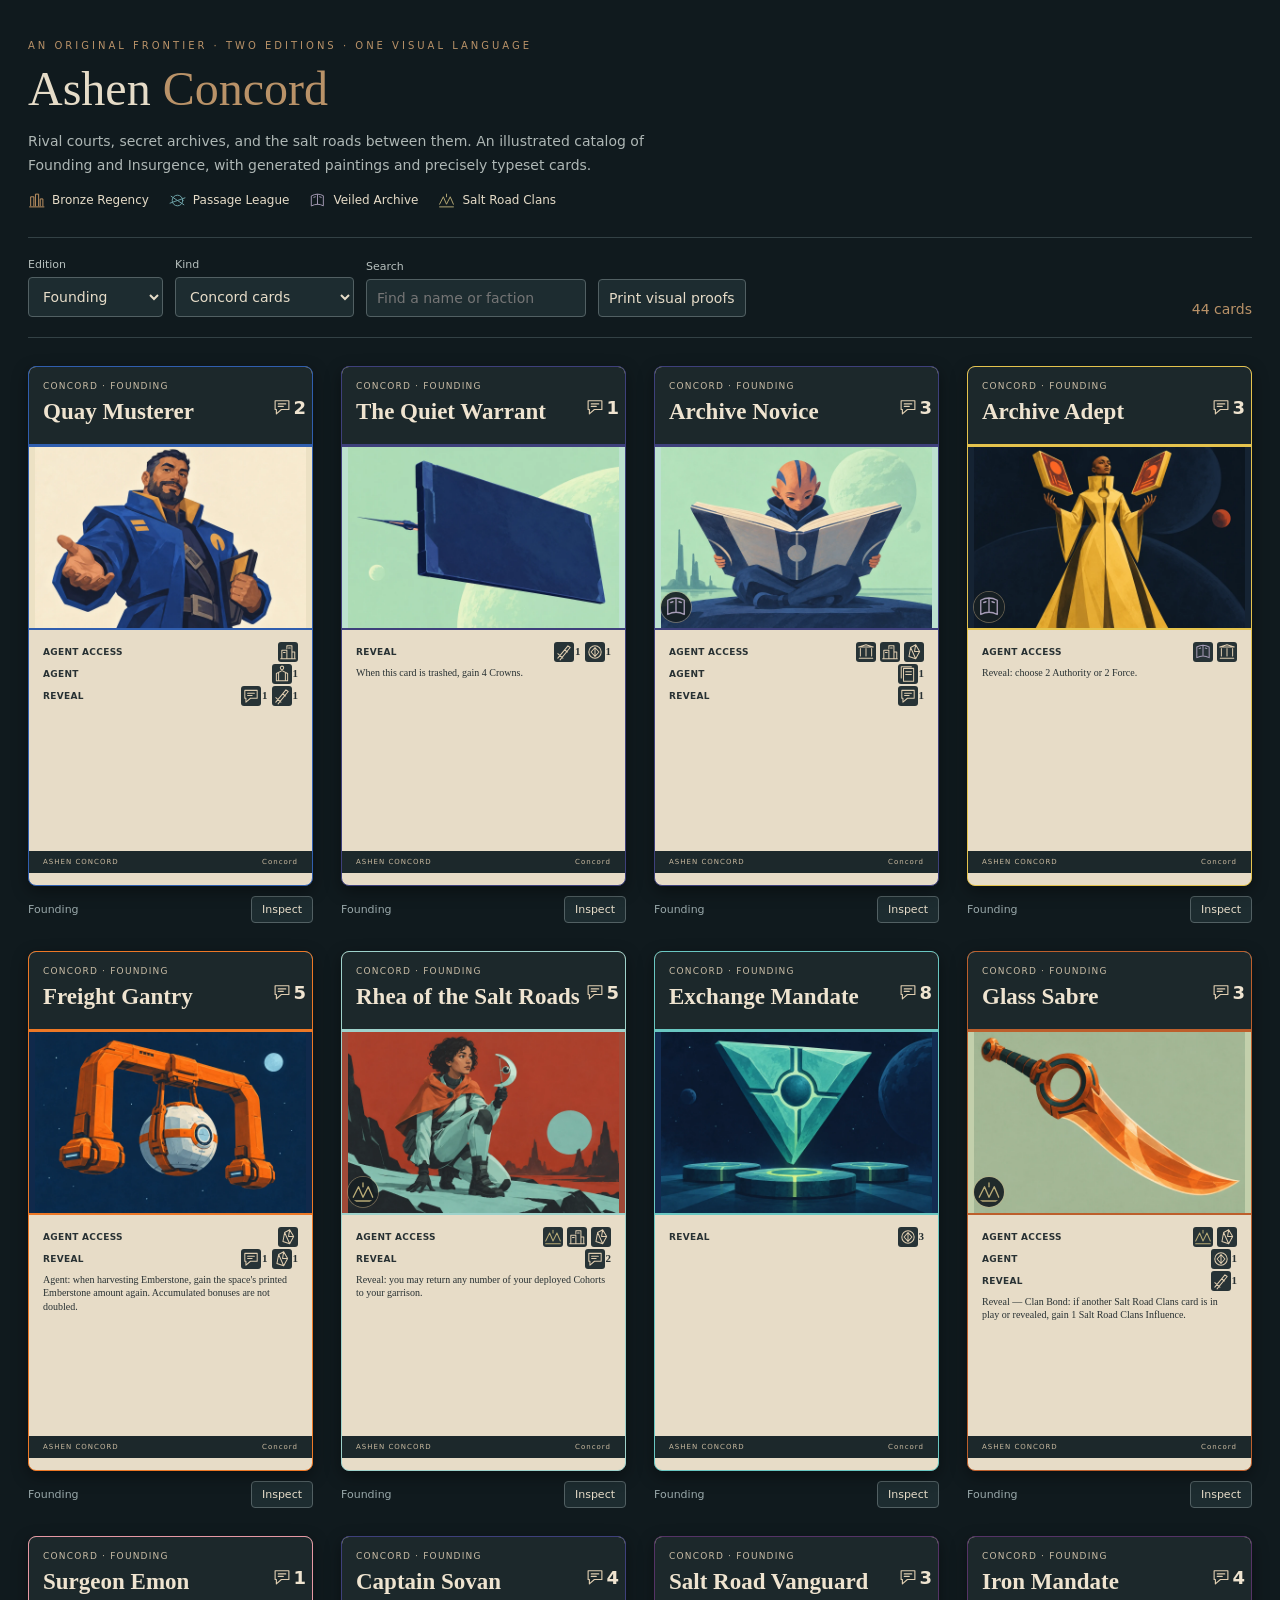
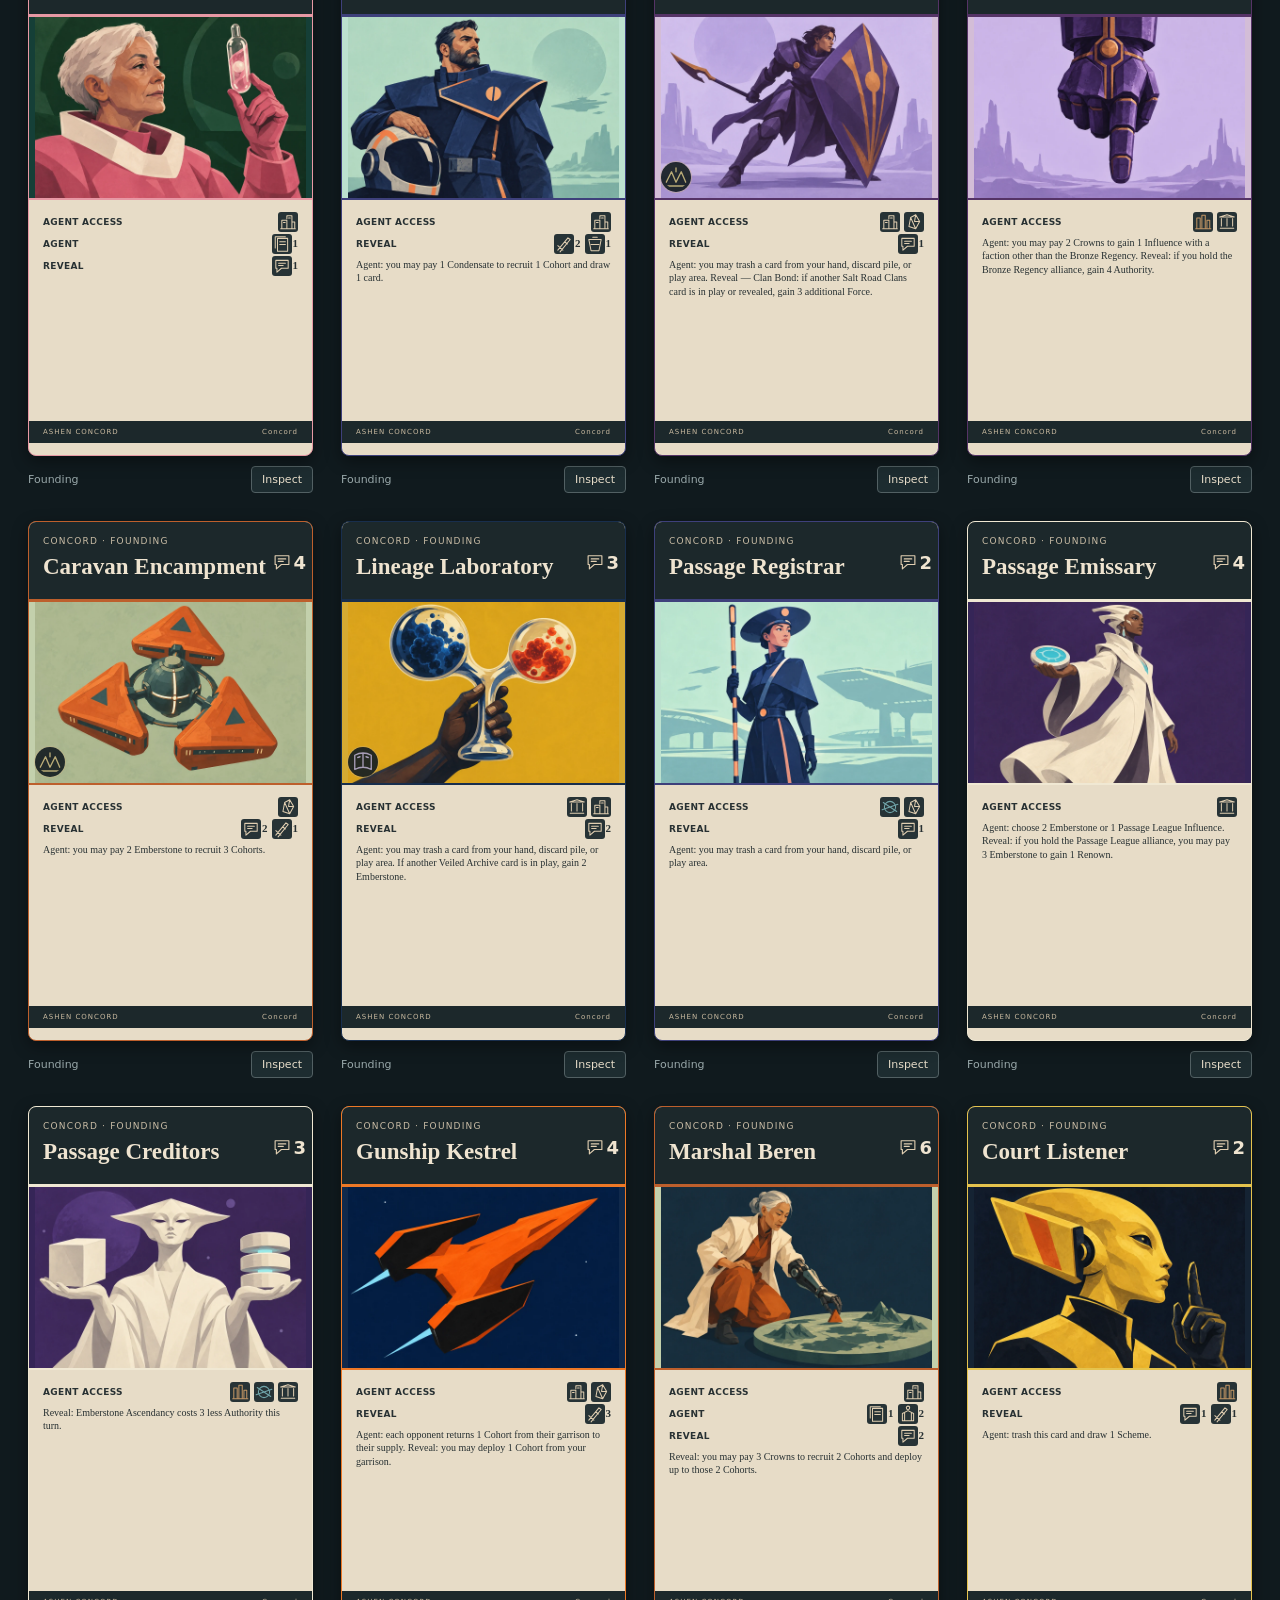
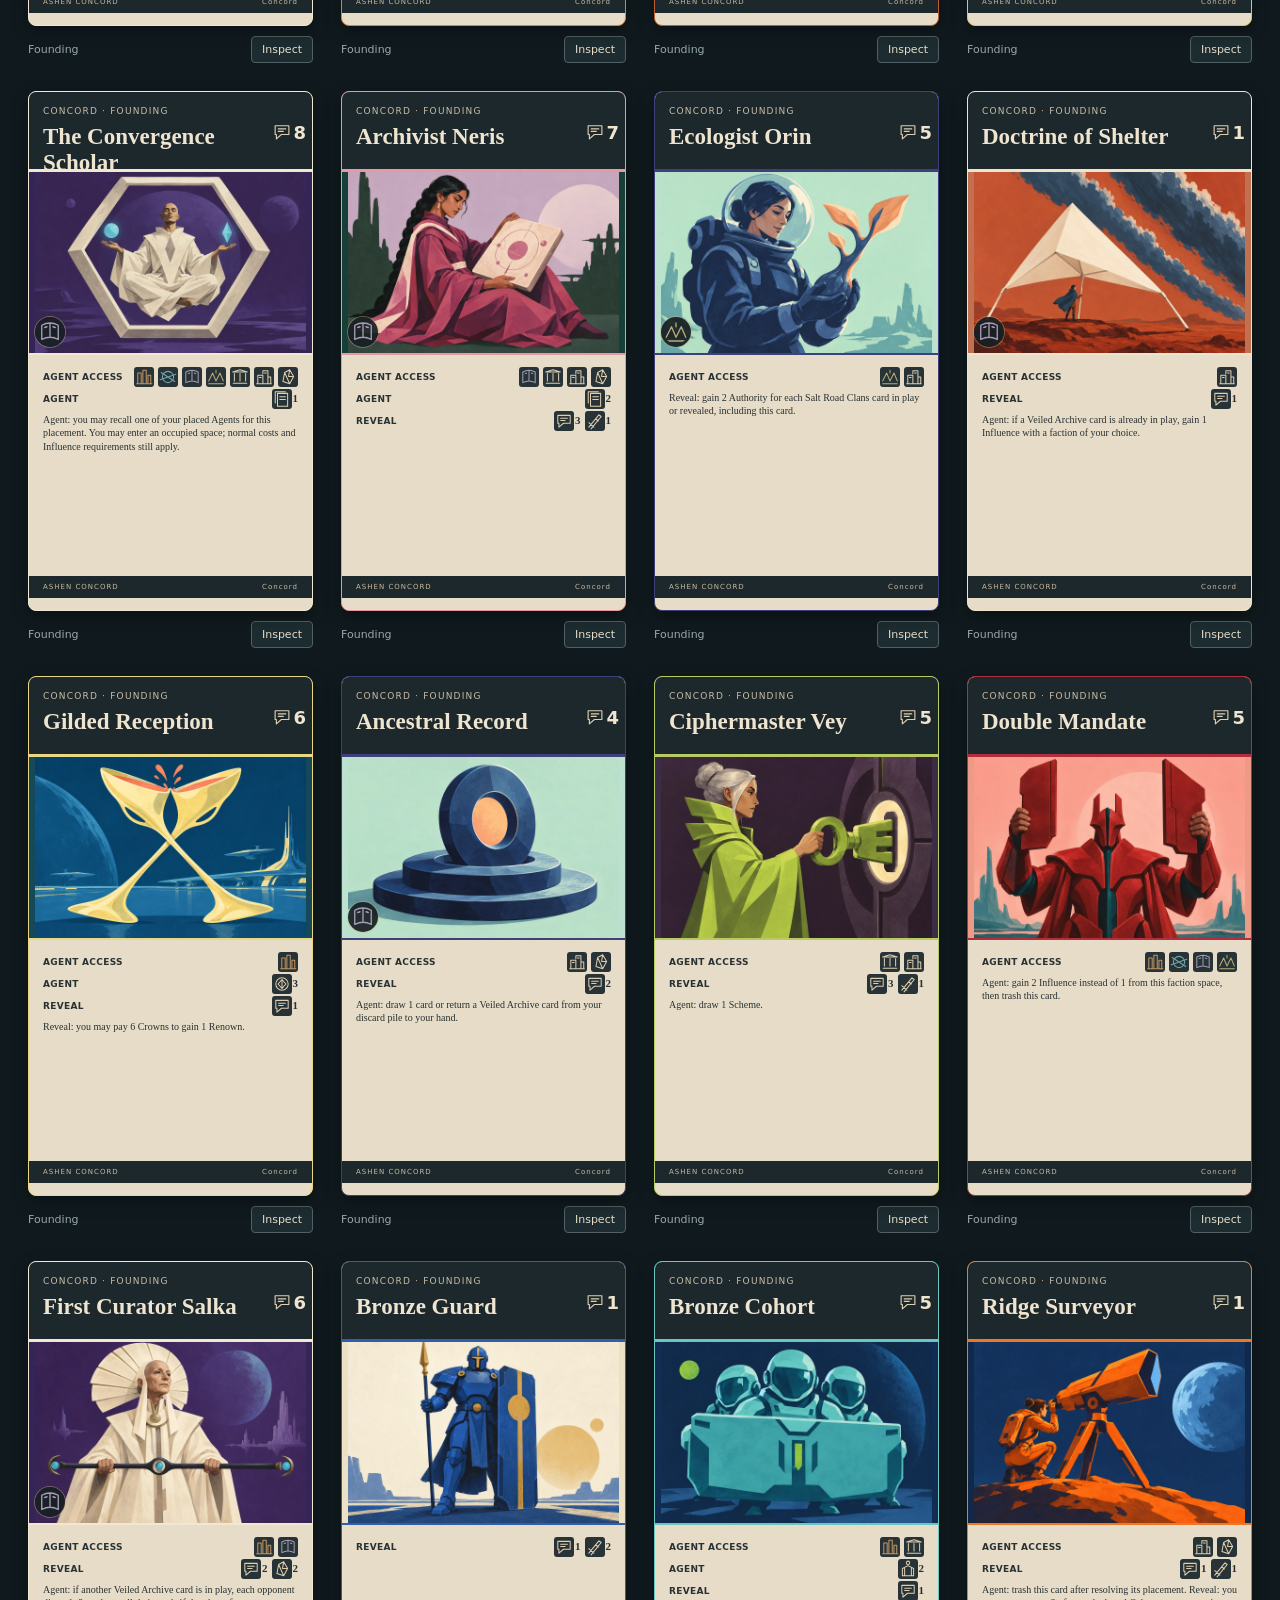
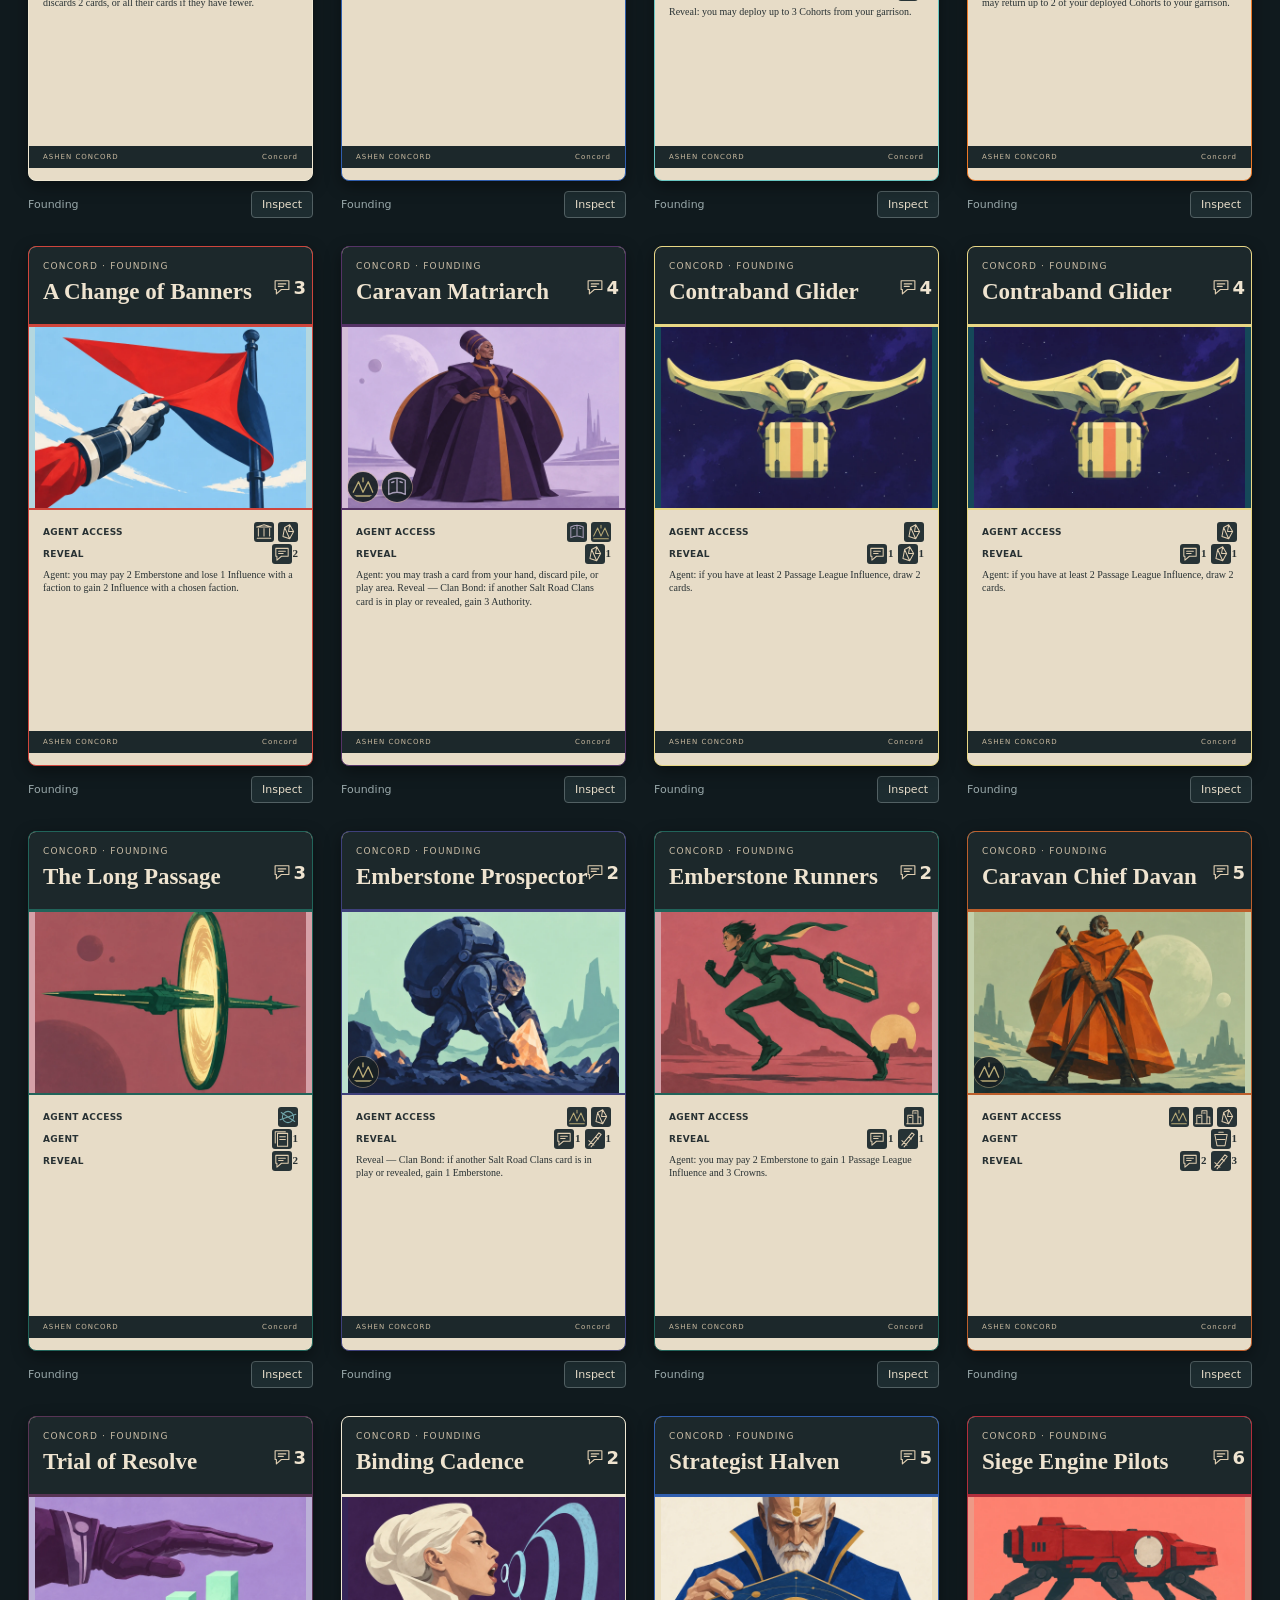
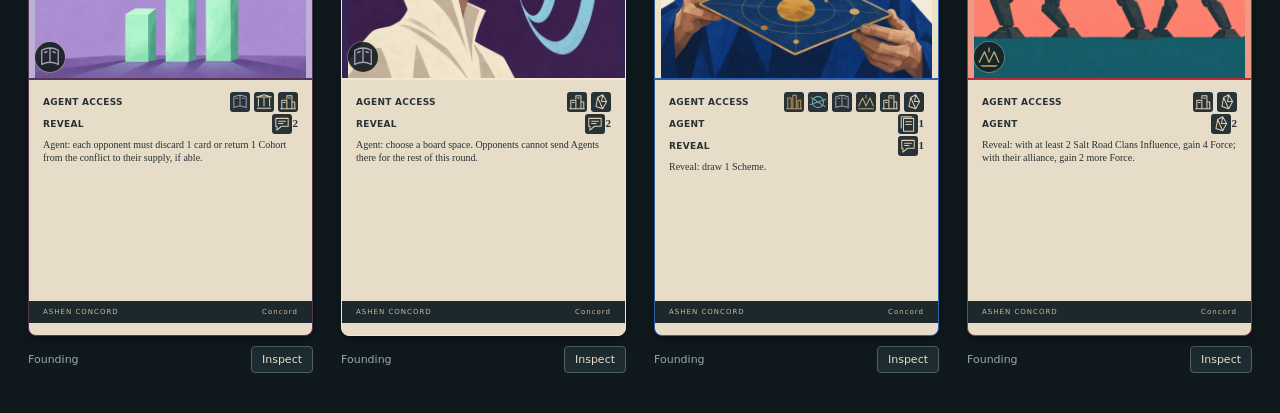
==== concord-catalog.html @ ddc4988f "Release browser game with Imperium Compact v1 champion" ====
<!doctype html>
<html lang="en"><head><meta charset="utf-8"><meta name="viewport" content="width=device-width,initial-scale=1">
<title>Ashen Concord · Card catalog</title><link rel="stylesheet" href="./concord.css">
<style>
*{box-sizing:border-box}body{margin:0;background:#101a1e;color:#e6dcc8;font:14px system-ui,sans-serif}
main{max-width:1560px;margin:auto;padding:40px 28px}h1{font:48px Georgia,serif;margin:10px 0}h1 span{color:#b99268}
.intro{max-width:680px;color:#aeb7b5;line-height:1.7}.eyebrow{letter-spacing:3px;text-transform:uppercase;color:#b99268;font-size:10px}
.toolbar{display:flex;flex-wrap:wrap;gap:12px;align-items:end;margin:28px 0;padding-block:20px;border-block:1px solid #334145}
label{display:grid;gap:6px;font-size:11px;color:#b7c0be}select,input,button{font:14px system-ui;color:#e6dcc8;background:#1d2c30;border:1px solid #526063;border-radius:4px;padding:10px}
button{cursor:pointer}input{min-width:220px}.count{margin-left:auto;color:#b99268}.catalog-grid{display:grid;grid-template-columns:repeat(auto-fill,minmax(250px,1fr));gap:28px;align-items:start}
.catalog-entry{min-width:0}.catalog-entry>.ac-card{width:100%;height:440px}.catalog-entry .ac-card-header{height:100px;flex-basis:100px;padding:14px}
.catalog-entry .ac-card-header strong{font-size:23px;line-height:1.1;padding-top:8px}.catalog-entry .ac-card-type{font-size:9px}
.catalog-entry .ac-cost{top:30px;font-size:18px}.catalog-entry .ac-rules{padding:10px 14px;max-height:43%}.catalog-entry .ac-rules p{font-size:11px;line-height:1.35}
.catalog-entry .ac-rule-row>span{font-size:9px}.catalog-entry .ac-card-footer{font-size:7px;padding:7px 14px}.catalog-entry .ac-icon{width:20px;height:20px}
.catalog-entry .ac-factions .ac-icon{width:30px;height:30px}.entry-controls{display:flex;justify-content:space-between;align-items:center;margin-top:10px;font-size:11px;color:#99a8aa}
.entry-controls button{font-size:11px;padding:6px 10px}.faction-key{display:flex;gap:20px;flex-wrap:wrap}.faction-key span{display:flex;align-items:center;gap:7px;font-size:12px}
.ac-detail{max-width:760px;width:90vw;background:#e7dcc7;color:#222b2b;border:1px solid #b99268;padding:28px;border-radius:8px}.ac-detail::backdrop{background:#071014db}
.ac-detail h2{font:30px Georgia,serif}.ac-detail p{font:16px/1.6 Georgia,serif}.ac-detail .close{float:right}.art-missing{outline:2px dashed #ba724e}.loading-status{color:#b99268}
@media print{@page{size:A4;margin:10mm}body{background:white}main{padding:0}.catalog-header,.toolbar,.entry-controls,dialog{display:none!important}.catalog-grid{grid-template-columns:repeat(3,63mm);gap:4mm}.catalog-entry{break-inside:avoid}.catalog-entry>.ac-card{width:63mm;height:94mm;box-shadow:none;print-color-adjust:exact}.catalog-entry .ac-card-header strong{font-size:15px}.catalog-entry .ac-card-header{min-height:48px;padding:9px}.catalog-entry .ac-rules p{font-size:8px}.catalog-entry .ac-card-type{font-size:6px}.catalog-entry .ac-rules{padding:6px;max-height:48%}.catalog-entry .ac-card-footer{font-size:5px}.catalog-entry .ac-cost{top:22px;font-size:12px}.catalog-entry .ac-icon{width:14px;height:14px}}
</style></head><body><main>
<header class="catalog-header"><div class="eyebrow">An original frontier · Two editions · One visual language</div>
<h1>Ashen <span>Concord</span></h1><p class="intro">Rival courts, secret archives, and the salt roads between them. An illustrated catalog of Founding and Insurgence, with generated paintings and precisely typeset cards.</p>
<div id="factions" class="faction-key"></div></header>
<section class="toolbar" aria-label="Catalog filters"><label>Edition<select id="edition"><option value="imperium">Founding</option><option value="uprising">Insurgence</option><option value="all">Both editions</option></select></label>
<label>Kind<select id="kind"><option value="all">All</option><option value="imperium" selected>Concord cards</option><option value="other">Starter and reserve</option><option value="intrigue">Schemes</option><option value="leader">Leaders</option><option value="conflict">Conflicts</option><option value="location">Locations</option><option value="contract">Charters</option></select></label>
<label>Search<input id="search" type="search" placeholder="Find a name or faction"></label><button id="print">Print visual proofs</button><span id="count" class="count" aria-live="polite"></span></section>
<div id="catalog" class="catalog-grid"></div></main>
<dialog id="details" class="ac-detail"><button class="close" type="button">Close</button><div class="detail-content"></div></dialog>
<script src="./uprising_data.js"></script><script src="./concord-data.js"></script><script src="./concord.js"></script><script src="./concord-catalog.js"></script>
</body></html>
---- concord.css ----
/* One deterministic frame, type scale, palette and icon system for both editions. */
:root { --ac-ink:#172023; --ac-paper:#e7dcc7; --ac-bronze:#b58c61; }
body { background-color:#11191c; color:#e7dcc7; }
.ac-card.small-card { display:flex; flex-direction:column; position:relative; overflow:hidden;
  width:168px; height:252px; aspect-ratio:2/3; border:1px solid var(--ac-accent,#b58c61);
  border-radius:8px; background:#e7dcc7; color:#222b2b; box-shadow:0 5px 16px #0006;
  font:11px/1.35 Georgia,'Times New Roman',serif; isolation:isolate; }
.ac-card .ac-card-header { flex:0 0 64px; position:relative; height:64px; padding:9px 10px 7px;
  background:#1c282b; color:#efe4d0; border-bottom:3px solid var(--ac-accent); }
.ac-card-header .ac-card-type { display:block; font:7px/1.2 system-ui,sans-serif; letter-spacing:1.2px; text-transform:uppercase; color:#cabda6; }
.ac-card .ac-card-header strong { display:block; padding:4px 21px 0 0; font:600 14px/1.05 Georgia,serif; }
.ac-cost { position:absolute; top:21px; right:6px; display:flex; align-items:center; gap:1px; font:700 12px system-ui; }
.ac-icon { display:inline-block; width:17px; height:17px; object-fit:contain; vertical-align:middle; flex-shrink:0; }
.ac-card .ac-art-wrap { position:relative; flex:0 0 40%; min-height:0; padding:0; border:0; display:block; background:var(--ac-art-background,#394343); }
.ac-art { display:block; width:100%; height:100%; object-fit:contain; object-position:center; }
.ac-factions { position:absolute; bottom:6px; left:6px; display:flex; gap:4px; }
.ac-factions .ac-icon { width:23px; height:23px; padding:3px; border-radius:50%; background:#172023ec; box-shadow:0 0 0 1px #c6ae8170; }
.ac-card .ac-rules { flex:1 1 auto; min-height:0; padding:7px 9px; overflow:hidden;
  background:#e7dcc7; color:#283133; border-top:2px solid var(--ac-accent); }
.ac-rule-row { display:flex; justify-content:space-between; align-items:center; gap:4px; margin:2px 0; }
.ac-rule-row>span { font:600 8px system-ui; text-transform:uppercase; letter-spacing:.3px; }
.ac-rule-row>div { display:flex; flex-wrap:wrap; align-items:center; gap:4px; }
.ac-value { display:inline-flex; align-items:center; gap:1px; }
.ac-rules .ac-icon { background:#273336; border-radius:3px; padding:1px; }
.ac-rules p { margin:4px 0; font:9px/1.3 Georgia,serif; }
.ac-card-footer { display:flex; justify-content:space-between; flex:0 0 auto; gap:5px; padding:4px 9px;
  background:#1c282b; color:#c9baa0; font:5px system-ui; letter-spacing:1px; }
.card-inspector .ac-card { width:320px; height:auto; min-height:520px; }
.card-inspector .ac-card .ac-art-wrap { height:220px; flex:none; }
.card-inspector .ac-card .ac-rules { overflow:visible; max-height:none; padding:14px; }
.card-inspector .ac-card .ac-rules p { font-size:13px; }
.card-inspector .ac-card .ac-card-header strong { font-size:24px; }
.card-inspector .ac-card .ac-card-type { font-size:10px; }
.card-inspector .ac-cost { font-size:19px; }
.card-inspector .ac-card-footer { font-size:8px; }
body[data-skin] .board-shell { background-color:#192529; }
body[data-skin] .board-layer { background:linear-gradient(90deg,#10191fed,#172326bc 55%,#111b20e6),url('./assets/concord/art-v2/the-ashen-frontier.webp') center/cover no-repeat; }
body[data-skin] .board-shell::after { content:'ASHEN CONCORD'; color:#c6ac7930; }
body[data-skin] .space-tile.emperor, body[data-skin] .faction-ladder.emperor { --space-color:#c39664; }
body[data-skin] .space-tile.spacing_guild { --space-color:#70a5aa; }
body[data-skin] .space-tile.bene_gesserit { --space-color:#a69cb6; }
body[data-skin] .space-tile.fremen { --space-color:#b8aa76; }
body[data-skin] .space-art { filter:saturate(.85); }
body[data-skin="uprising"] .rail-card .ac-card .ac-card-header strong { font-size:12px; }
body[data-skin="uprising"] .rail-card .ac-card .ac-card-header { min-height:42px; flex-basis:42px; height:42px; }
body[data-skin="uprising"] .rail-card .ac-card .ac-rules { padding:4px 7px; }
body[data-skin="uprising"] .rail-card .ac-card .ac-rules p { font-size:8px; }
body[data-skin="uprising"] .rail-reserve .ac-card .ac-art-wrap,
body[data-skin="uprising"] .rail-reserve .ac-card .ac-rules,
body[data-skin="uprising"] .rail-reserve .ac-card .ac-card-footer { display:none; }
body[data-skin="uprising"] .rail-reserve .ac-card .ac-card-header { min-height:70px; }
@media (max-width:600px) {
  .card-inspector .ac-card { width:min(320px,76vw); }
  body[data-skin="uprising"] .intrigue-card .ac-card .ac-art-wrap,
  body[data-skin="uprising"] .intrigue-card .ac-card .ac-rules,
  body[data-skin="uprising"] .intrigue-card .ac-card .ac-card-footer { display:none; }
}

/* Compact table slots retain the frame without overflowing their hit targets. */
.hand-card .ac-card, .peek-card .ac-card, .intrigue-card .ac-card {
  width:100%; height:auto; aspect-ratio:2/3;
}
.rail-card .ac-card, .rail-reserve .ac-card {
  width:100%; height:100%; aspect-ratio:auto; border:0; border-radius:0;
}
.rail-card .ac-card .ac-card-header { flex-basis:28px; height:28px; padding:3px; }
.rail-card .ac-card .ac-card-header strong { font-size:9px; padding:0 11px 0 0; display:-webkit-box; -webkit-box-orient:vertical; -webkit-line-clamp:2; overflow:hidden; }
.rail-card .ac-card-type, .rail-card .ac-rules, .rail-card .ac-card-footer { display:none; }
.rail-card .ac-card .ac-art-wrap { flex:1; }
.rail-card .ac-factions { bottom:2px; left:2px; gap:2px; }
.rail-card .ac-factions .ac-icon { width:12px; height:12px; padding:1px; }
.rail-card .ac-cost { top:4px; right:2px; font-size:8px; }
.rail-card .ac-cost .ac-icon { display:none; }
.rail-reserve .ac-card .ac-card-header { flex-basis:auto; height:auto; min-height:0; padding:2px; }
.rail-reserve .ac-card .ac-card-header strong { font-size:7px; padding:0; }
.rail-reserve .ac-card-type, .rail-reserve .ac-cost, .rail-reserve .ac-rules,
.rail-reserve .ac-card-footer { display:none; }
.rail-reserve .ac-card .ac-art-wrap { flex:1; }
.card-inspector { width:min(840px,94vw); }
.card-inspector[open] { grid-template-columns:320px minmax(0,1fr); }
.card-inspector .inspector-art { width:100%; min-width:0; }
.card-inspector .inspector-copy { min-width:0; }
.ac-detail .ac-card { width:100%; height:auto; min-height:500px; aspect-ratio:auto; }
.ac-detail .ac-card .ac-art-wrap { height:300px; flex:none; }
.ac-detail .ac-card .ac-rules { overflow:visible; padding:20px; }
.ac-detail .ac-card .ac-card-header strong { font-size:24px; }
.ac-detail .ac-card .ac-rules p, .ac-detail .ac-rule-row { font-size:15px; }
@media (max-width:600px) {
  .card-inspector[open] { grid-template-columns:1fr; }
  .card-inspector .ac-card { width:100%; }
  .hand-card .ac-card .ac-card-header { height:44px; flex-basis:44px; padding:5px; }
  .hand-card .ac-card .ac-card-header strong { font-size:11px; padding:3px 0 0; }
  .hand-card .ac-card-type { font-size:5px; }
  .hand-card .ac-card .ac-rules { padding:4px; }
  .hand-card .ac-rule-row>span { font-size:6px; }
  .hand-card .ac-icon { width:12px; height:12px; }
  .hand-card .ac-card-footer { display:none; }
}
.hand-card .ac-card .ac-card-header { flex-basis:48px; height:48px; padding:5px; }
.hand-card .ac-card .ac-card-header strong { font-size:12px; padding:3px 12px 0 0; }
.hand-card .ac-card-type { font-size:6px; }
.hand-card .ac-card-footer { display:none; }
.choam-contract .ac-card { width:100%; height:100%; aspect-ratio:auto; }
.choam-contract .ac-card .ac-card-header { height:46px; flex-basis:46px; padding:4px; }
.choam-contract .ac-card .ac-card-header strong { font-size:9px; padding:0; }
.choam-contract .ac-card-type, .choam-contract .ac-card-footer { display:none; }
.choam-contract .ac-card .ac-art-wrap { flex:1; }
.board-vp-track::before { content:'RENOWN'; font-size:6px; }
body[data-skin="uprising"] .table-wordmark { width:185px; }
body[data-skin="uprising"] .table-wordmark strong { font-size:22px; letter-spacing:.12em; }
.catalog-entry > .ac-card.small-card { height:520px; }
.catalog-entry .ac-card .ac-card-header { height:80px; flex-basis:80px; }
.catalog-entry .ac-card .ac-art-wrap { flex-basis:35%; }
.catalog-entry .ac-card .ac-rules p { font-size:10px; }
@media print {
  .catalog-entry > .ac-card.small-card { height:94mm; }
  .catalog-entry .ac-card .ac-card-header { height:64px; flex-basis:64px; }
  .catalog-entry .ac-card .ac-rules p { font-size:8px; }
}
.concord-catalog-link { display:block; padding:10px 0; color:#d7b789; }

/* Landscape leader art keeps its identifying pose and equipment visible. */
.ls-hex-art, body[data-skin="uprising"] .ls-hex-art,
body[data-skin="uprising"] .ls-portrait-art { object-fit:contain; }
body[data-skin="uprising"] .ls-portrait-art { border-radius:8px; }
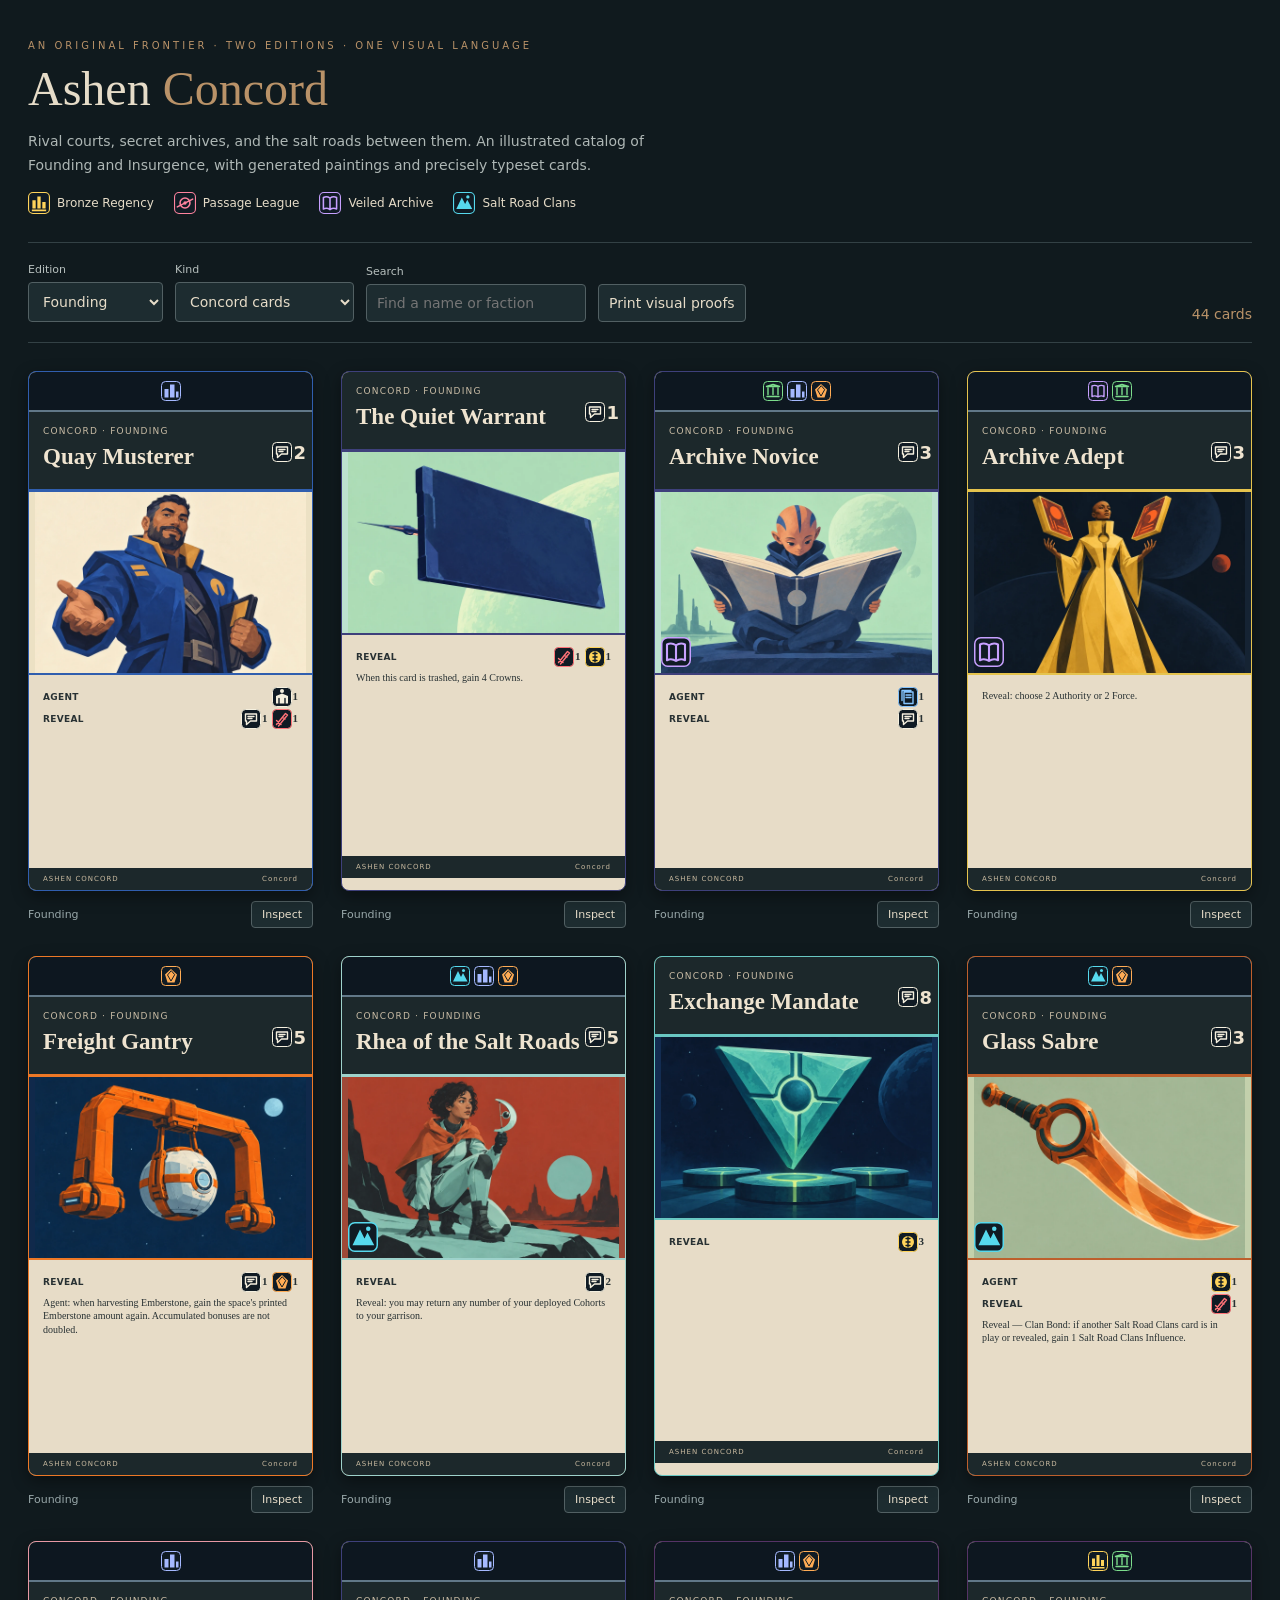
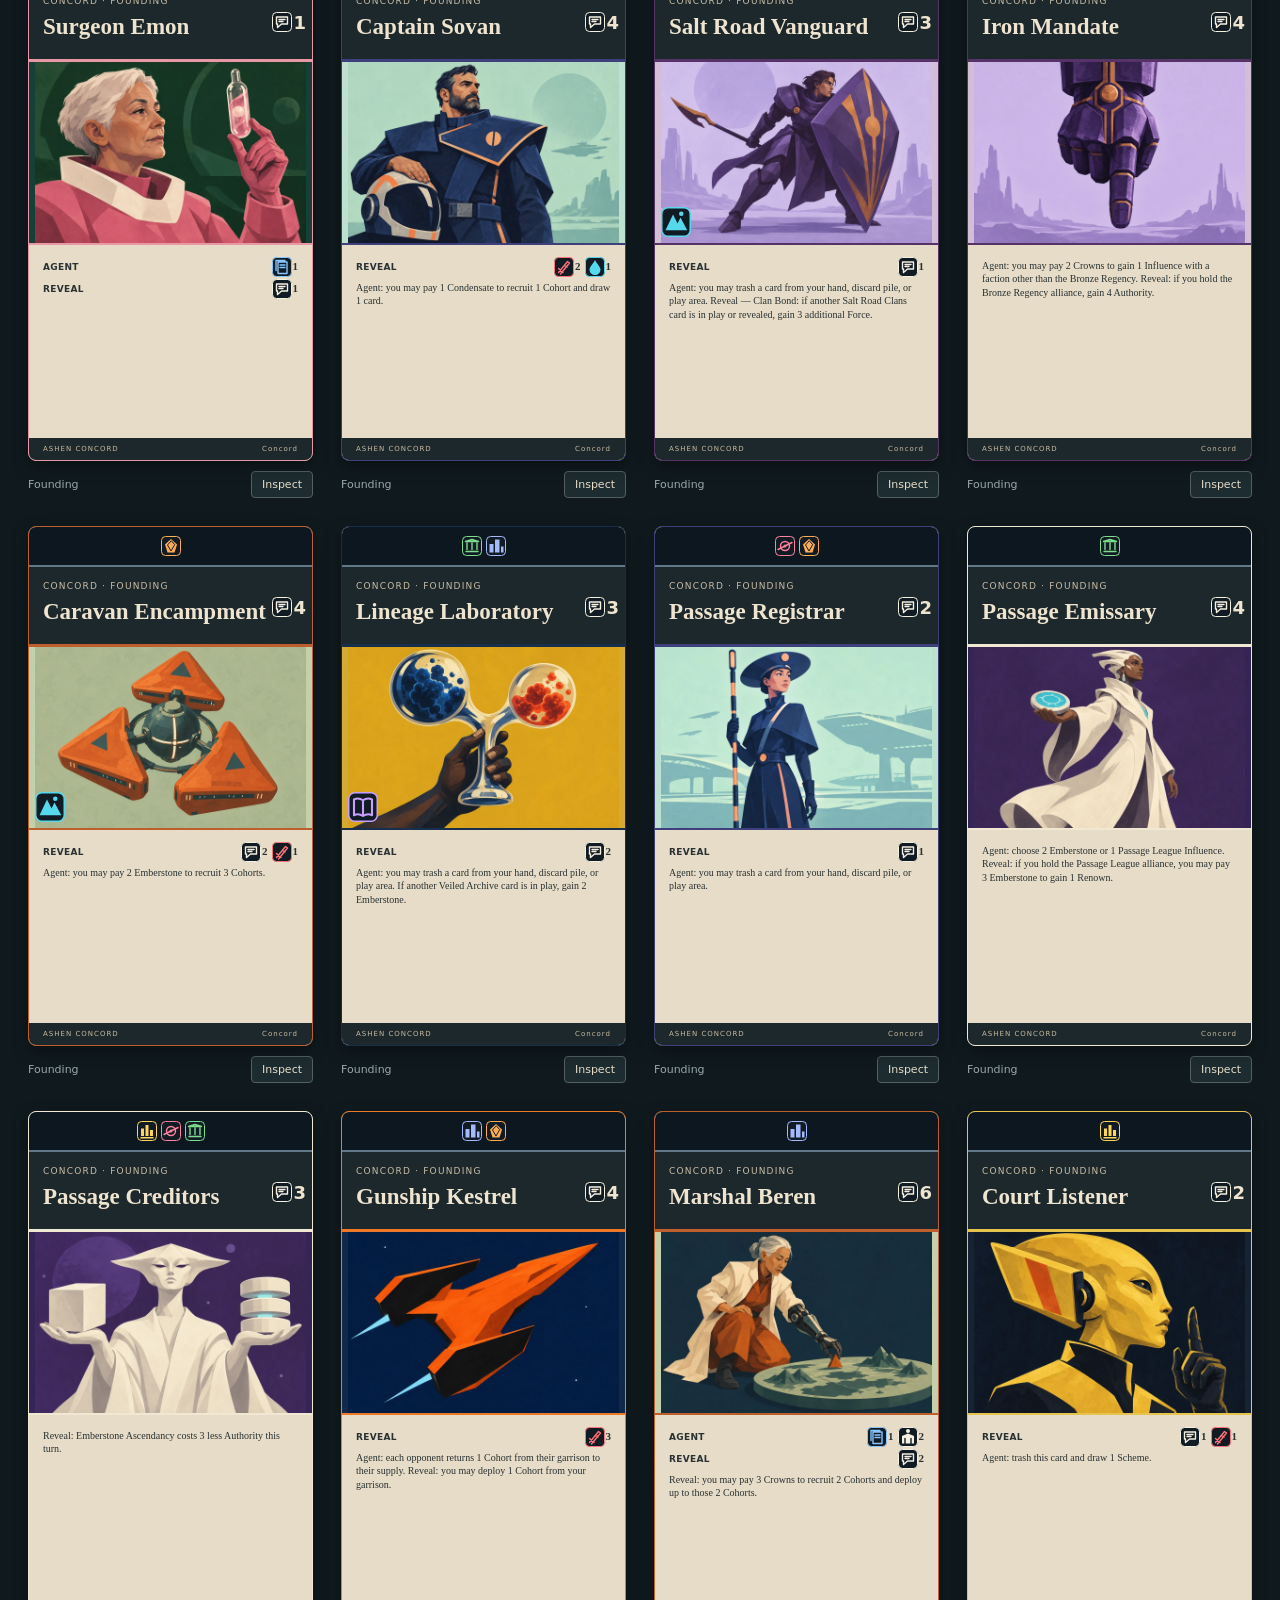
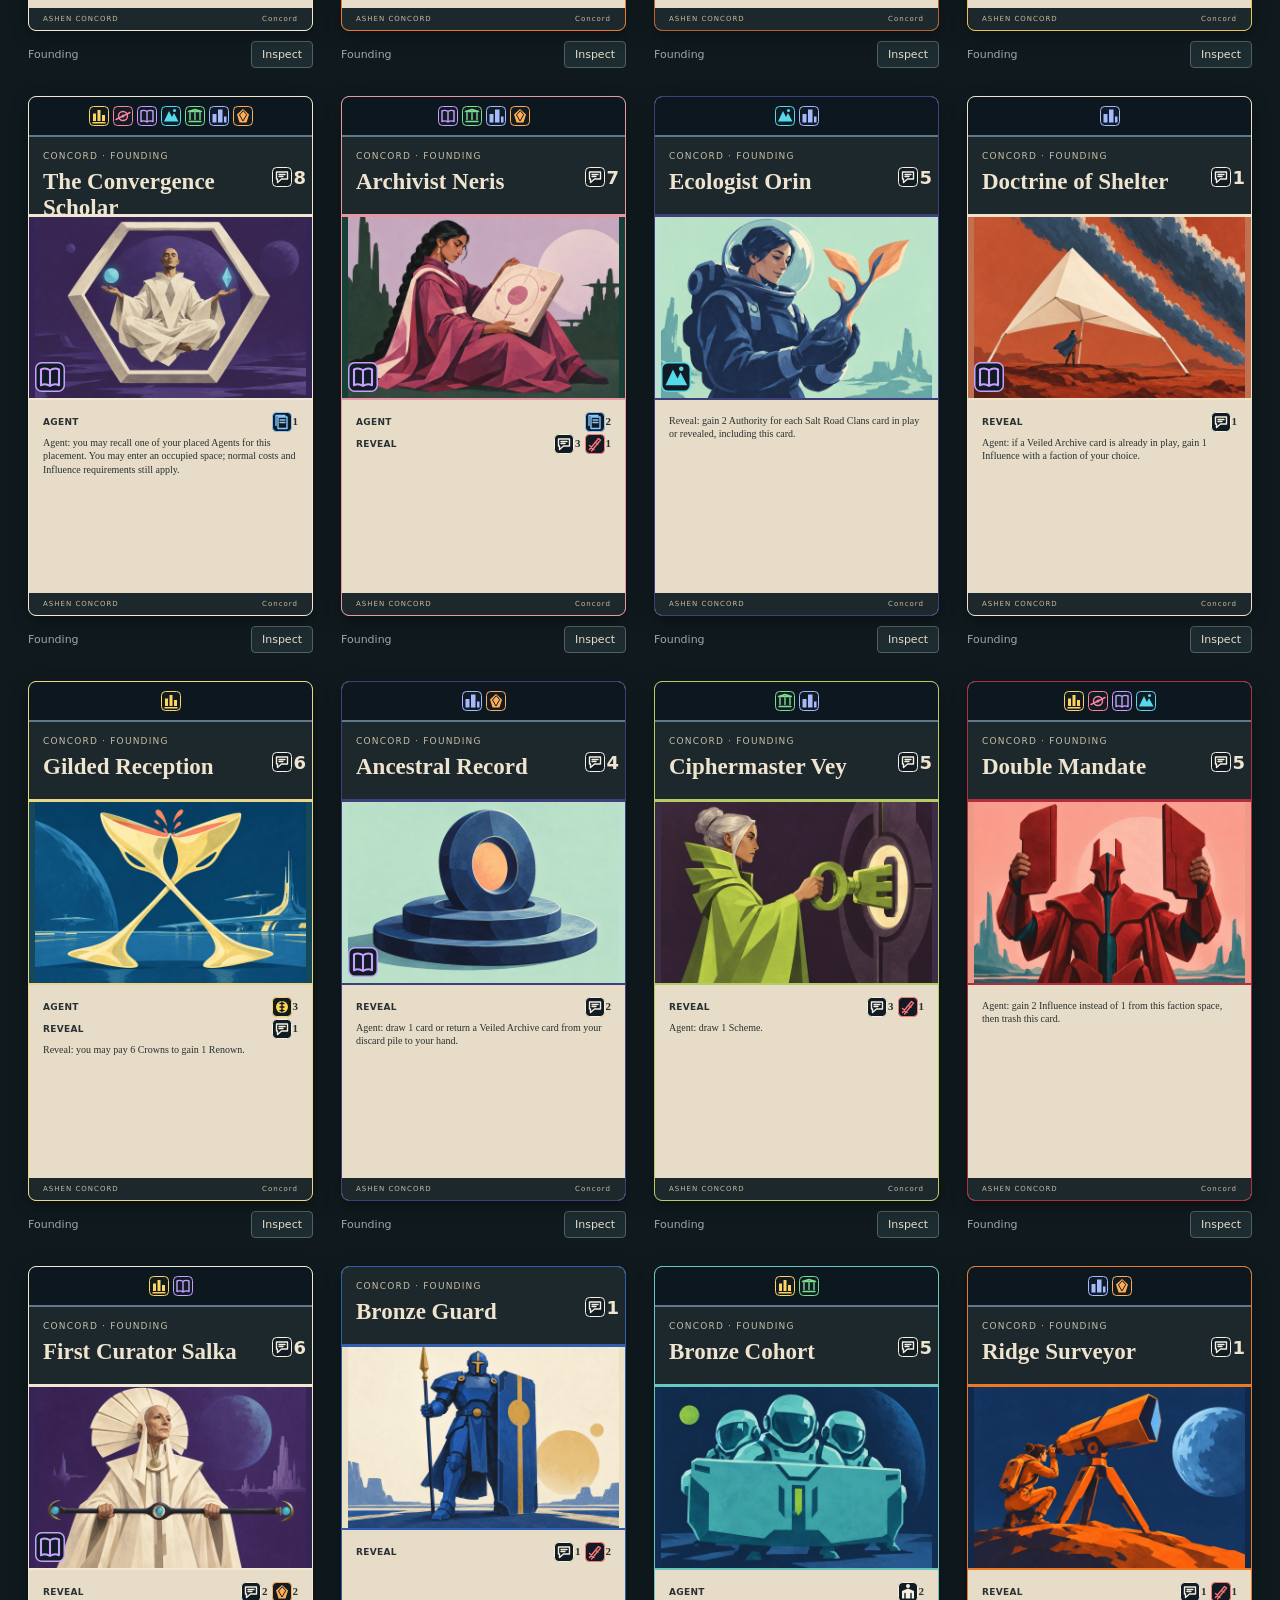
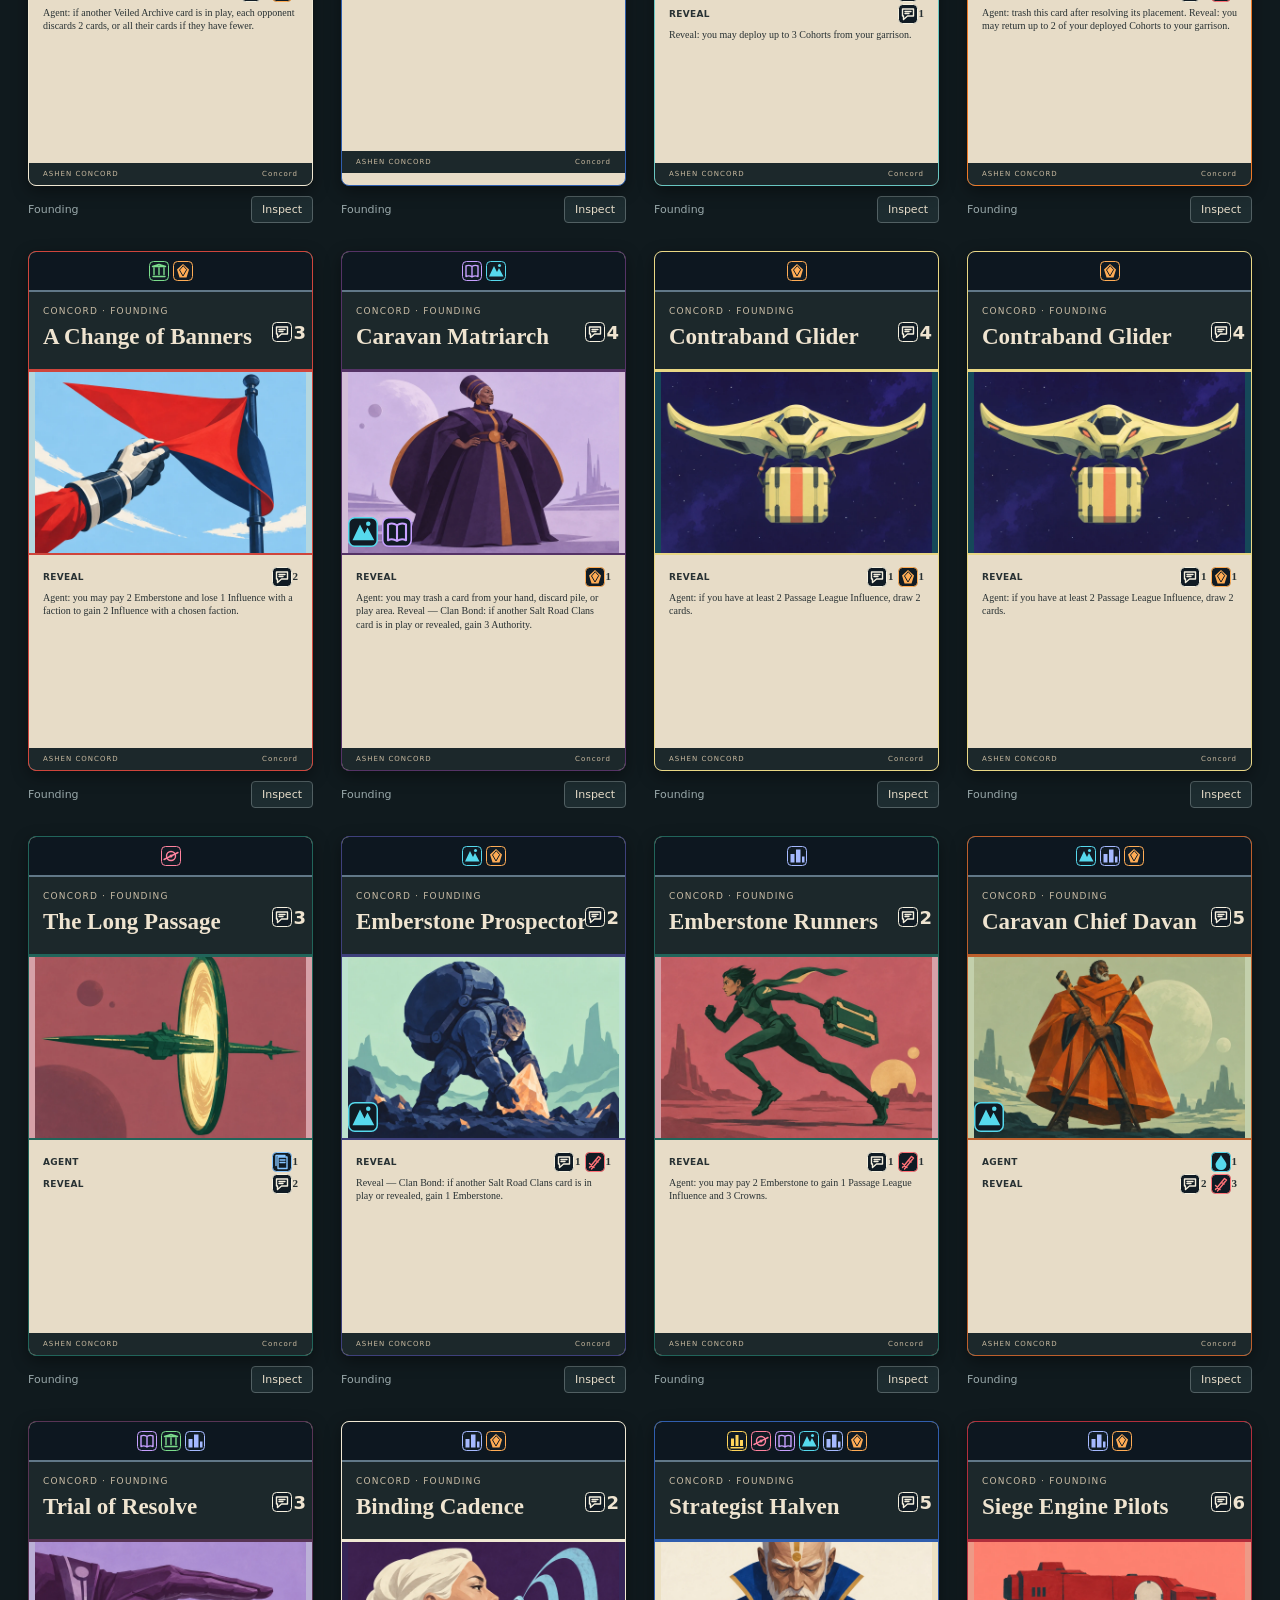
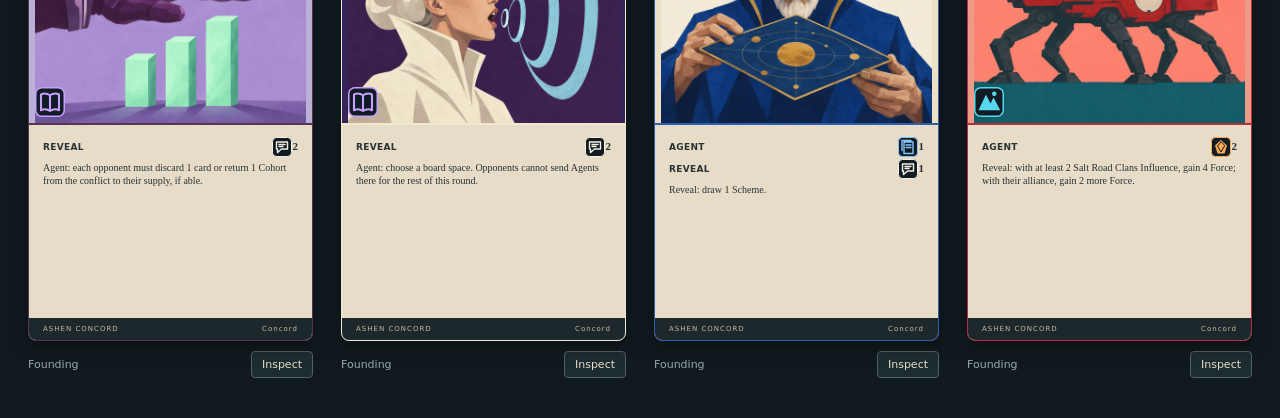
==== commit 88e34db9: "Improve card access symbols and board cost and reward readability" ====
--- a/concord-catalog.html
+++ b/concord-catalog.html
@@ -1,6 +1,6 @@
 <!doctype html>
 <html lang="en"><head><meta charset="utf-8"><meta name="viewport" content="width=device-width,initial-scale=1">
-<title>Ashen Concord · Card catalog</title><link rel="stylesheet" href="./concord.css">
+<title>Ashen Concord · Card catalog</title><link rel="stylesheet" href="./concord.css?v=20260925_readability">
 <style>
 *{box-sizing:border-box}body{margin:0;background:#101a1e;color:#e6dcc8;font:14px system-ui,sans-serif}
 main{max-width:1560px;margin:auto;padding:40px 28px}h1{font:48px Georgia,serif;margin:10px 0}h1 span{color:#b99268}
@@ -26,5 +26,5 @@
 <label>Search<input id="search" type="search" placeholder="Find a name or faction"></label><button id="print">Print visual proofs</button><span id="count" class="count" aria-live="polite"></span></section>
 <div id="catalog" class="catalog-grid"></div></main>
 <dialog id="details" class="ac-detail"><button class="close" type="button">Close</button><div class="detail-content"></div></dialog>
-<script src="./uprising_data.js"></script><script src="./concord-data.js"></script><script src="./concord.js"></script><script src="./concord-catalog.js"></script>
+<script src="./uprising_data.js"></script><script src="./concord-data.js"></script><script src="./concord.js?v=20260925_readability"></script><script src="./concord-catalog.js"></script>
 </body></html>
--- a/concord.css
+++ b/concord.css
@@ -123,3 +123,110 @@
 .ls-hex-art, body[data-skin="uprising"] .ls-hex-art,
 body[data-skin="uprising"] .ls-portrait-art { object-fit:contain; }
 body[data-skin="uprising"] .ls-portrait-art { border-radius:8px; }
+
+/* Gameplay information has a solid ground and a consistent visual vocabulary. */
+.game-screen { background:#11191c; }
+.ac-icon { width:22px; height:22px; }
+.ac-rules .ac-icon, .ac-factions .ac-icon { padding:0; background:transparent; border-radius:0; box-shadow:none; }
+.ac-access-strip { order:-1; display:flex; flex-wrap:wrap; flex:0 0 auto; align-items:center;
+  justify-content:center; gap:4px; padding:5px 7px; min-height:40px;
+  background:#0d1720; border-bottom:2px solid #617888; }
+.ac-access-strip .ac-icon { width:30px; height:30px; }
+.card-inspector .ac-access-strip .ac-icon, .ac-detail .ac-access-strip .ac-icon { width:40px; height:40px; }
+.rail-card .ac-access-strip { min-height:24px; padding:3px 2px; gap:2px; flex-wrap:wrap; }
+.rail-card .ac-access-strip .ac-icon { width:20px; height:20px; }
+.rail-reserve .ac-access-strip { display:none; }
+
+/* The entire access strip fits in each exposed card width. Small screens scroll
+   the hand instead of shrinking its most important symbols. */
+body[data-skin] .hand-card { width:152px; flex:0 0 152px; margin:0 -6px; }
+body[data-skin] .hand-card .ac-access-strip { justify-content:flex-start; padding:6px 8px; gap:4px; }
+body[data-skin] .hand-card .ac-access-strip .ac-icon { width:28px; height:28px; }
+body[data-skin] .hand-card .ac-card .ac-card-header { height:46px; flex-basis:46px; }
+body[data-skin] .hand-card .ac-card .ac-card-header strong { font-size:12px; }
+body[data-skin] .hand-card .ac-card-type { font-size:7px; }
+body[data-skin] .hand-fan { bottom:-80px; left:450px; right:200px; gap:0; padding:28px 12px 0;
+  justify-content:flex-start; overflow-x:auto; pointer-events:auto; }
+body[data-skin="uprising"] .hand-fan { bottom:6px; }
+
+body[data-skin] .space-tile.emperor, body[data-skin] .faction-ladder.emperor { --space-color:#ffd45a; }
+body[data-skin] .space-tile.spacing_guild, body[data-skin] .faction-ladder.spacing_guild { --space-color:#ff839e; }
+body[data-skin] .space-tile.bene_gesserit, body[data-skin] .faction-ladder.bene_gesserit { --space-color:#c7a0ff; }
+body[data-skin] .space-tile.fremen, body[data-skin] .faction-ladder.fremen { --space-color:#56d9ed; }
+body[data-skin] .space-tile.landsraad { --space-color:#7cdd8c; }
+body[data-skin] .space-tile.cities { --space-color:#a5b9ff; }
+body[data-skin] .space-tile.spice_trade, body[data-skin] .space-tile.choam { --space-color:#ffac55; }
+body[data-skin] .space-tile { border-width:2px; }
+body[data-skin] .space-art { opacity:.4; }
+body[data-skin] .space-tile:hover .space-art { opacity:.5; }
+body[data-skin] .space-name { top:0; left:0; right:0; min-height:30px;
+  display:flex; align-items:center; gap:5px; padding:3px 5px;
+  background:#101b24ed; color:#fff4df; font:700 10px/1.15 system-ui,sans-serif;
+  letter-spacing:.02em; z-index:2; }
+body[data-skin] .space-name .sf-agent-icon { width:24px; height:24px; flex-shrink:0; }
+body[data-skin] .space-cost, body[data-skin] .space-rewards {
+  display:flex; flex-direction:row; align-items:center; flex-wrap:wrap; gap:4px;
+  padding:3px 4px; margin:0; border:0; border-radius:4px;
+  background:#101b24f5; color:#fff; font:800 16px/1 system-ui,sans-serif; z-index:2;
+}
+body[data-skin] .space-cost { top:34px; left:4px; right:auto; padding:1px 4px; border-left:3px solid #ff9e8c; }
+body[data-skin] .space-rewards { bottom:3px; left:4px; right:4px; border-left:3px solid #9cdfb1; }
+body[data-skin] .space-cost img, body[data-skin] .space-rewards img { width:24px; height:24px; filter:none; flex-shrink:0; }
+body[data-skin] .space-tile .icon-count { gap:3px; font-size:16px; }
+body[data-skin] .space-tile .icon-count b, body[data-skin] .maker-bonus b { font-size:16px; color:#fff; }
+body[data-skin] .space-flow-label { font:800 8px/1 system-ui,sans-serif; letter-spacing:.05em; }
+body[data-skin] .space-cost .space-flow-label { color:#ffb5a7; }
+body[data-skin] .space-rewards .space-flow-label { color:#ace9bd; }
+body[data-skin] .space-tile .combat-flag { width:24px; height:24px; border:0; background:none; }
+body[data-skin] .space-tile .combat-flag img { width:24px; height:24px; }
+body[data-skin] .space-tile .agents { top:42px; left:auto; right:5px; transform:none; gap:2px; }
+body[data-skin] .space-tile .agents i { width:26px; height:26px; border-width:2px; }
+body[data-skin] .space-tile.occupied::after { z-index:0; }
+body[data-skin] .space-rewards { gap:1px; padding:3px 2px; }
+body[data-skin] .space-rewards .space-flow-label { font-size:7px; letter-spacing:0; }
+body[data-skin] .space-rewards img { width:24px; height:24px; }
+body[data-skin] .space-rewards .icon-count { gap:1px; }
+body[data-skin] .space-rewards .icon-count b { font-size:14px; }
+body[data-skin] .space-name > span:not(.combat-flag) { flex:1; }
+body[data-skin] .space-name .combat-flag, body[data-skin] .space-name .combat-flag img { width:19px; height:19px; flex-shrink:0; }
+.space-effect { display:inline-flex; align-items:center; gap:3px; }
+.space-effect small { max-width:47px; font:600 8px/1.1 system-ui,sans-serif; color:#d1e3e9; }
+body[data-skin] .influence-requirement { display:inline-flex; align-items:center; gap:2px; }
+body[data-skin] .influence-requirement .space-flow-label { color:#d4ccff; }
+body[data-skin="uprising"] .board-viewport { overflow:auto; scrollbar-width:thin; scrollbar-color:#8295a0 #101b24; }
+body[data-skin="uprising"] .board-layer { width:1400px; min-width:1400px; height:1150px; min-height:1150px; }
+body[data-skin="uprising"] .hand-fan { left:0; }
+body[data-skin="starfall"] .board-viewport { position:absolute; inset:0; overflow:auto; }
+body[data-skin="starfall"] .board-layer { min-width:1440px; min-height:1000px; }
+
+/* Preserve a useful symbol size when the board needs to pan. */
+@media (max-width:1300px), (max-height:900px) {
+  body[data-skin="starfall"] .hand-fan { left:250px; }
+  body[data-skin="starfall"] .board-viewport { top:44px; left:224px; right:94px; bottom:172px;
+    scrollbar-width:thin; scrollbar-color:#8295a0 #101b24; }
+  body[data-skin="starfall"] .board-layer { position:relative; width:1440px; min-width:1440px; height:1000px; min-height:1000px;
+    /* The original board reserves its left edge for the player plaques. */
+    margin-left:-230px; }
+}
+@media (max-width:600px) {
+  body[data-skin="starfall"] .board-viewport { left:4px; right:4px; top:148px; bottom:176px; }
+  body[data-skin="starfall"] .board-layer { width:1440px; min-width:1440px; height:1000px; min-height:1000px; margin-left:-230px; }
+}
+
+@media (max-width:1100px) {
+  body[data-skin] .hand-fan { left:150px; right:95px; bottom:-32px;
+    justify-content:flex-start; overflow-x:auto; pointer-events:auto; padding:28px 6px 4px; gap:6px; }
+  body[data-skin] .hand-card { margin:0; }
+  body[data-skin="uprising"] .hand-fan { left:0; bottom:0; }
+}
+@media (max-width:600px) {
+  body[data-skin] .hand-fan { left:8px; right:78px; }
+  body[data-skin="starfall"] .human-corner { top:42px; bottom:auto; left:4px; width:calc(100% - 8px); transform:none; }
+  body[data-skin="starfall"] .human-corner .plaque { display:grid; grid-template-columns:108px 1fr; background:#101b24; }
+  body[data-skin="starfall"] .human-corner .plaque-top { grid-row:1 / 4; min-height:64px; gap:5px; padding:3px; }
+  body[data-skin="starfall"] .human-corner .plaque-portrait { width:28px; height:40px; }
+  body[data-skin="starfall"] .human-corner .plaque-name,
+  body[data-skin="starfall"] .human-corner .plaque-stats { grid-column:2; }
+  body[data-skin="starfall"] .peek-cluster { right:6px; bottom:104px; }
+  body[data-skin="starfall"] .peek-card { width:64px; }
+}
